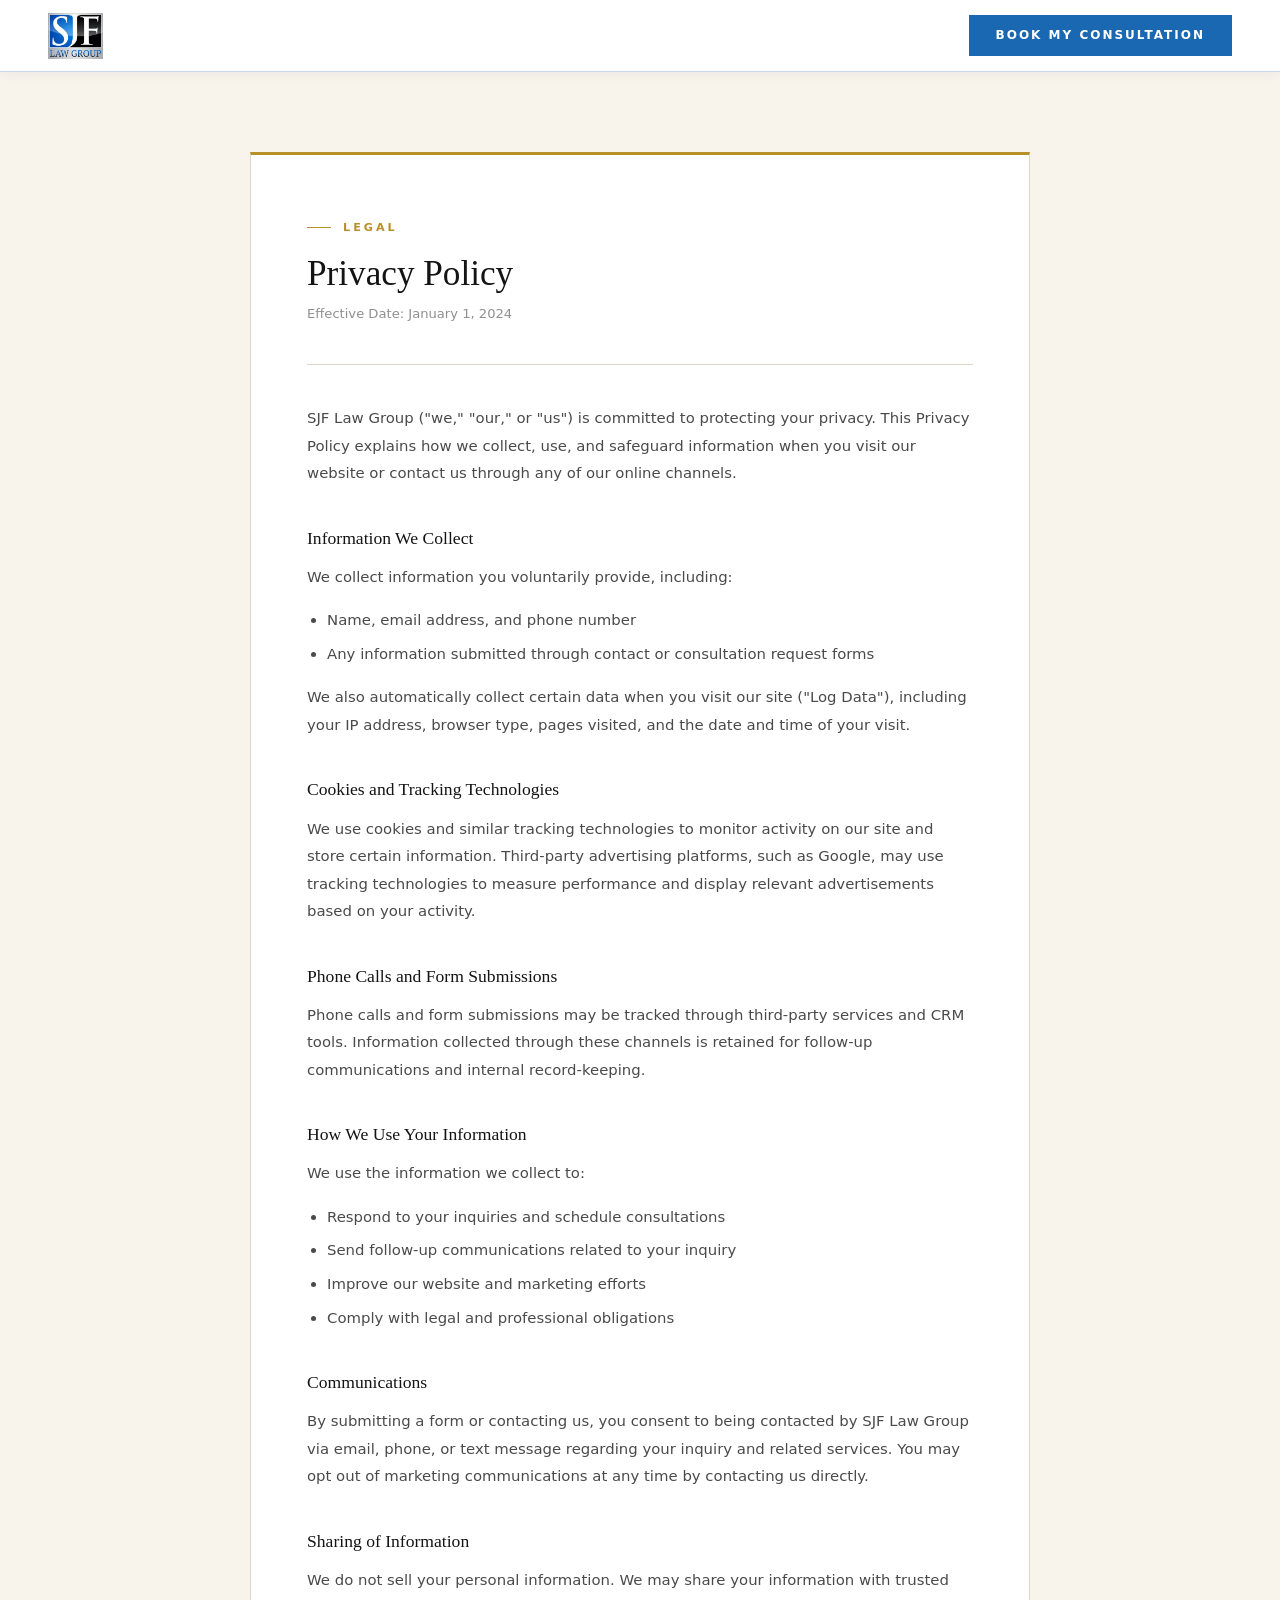
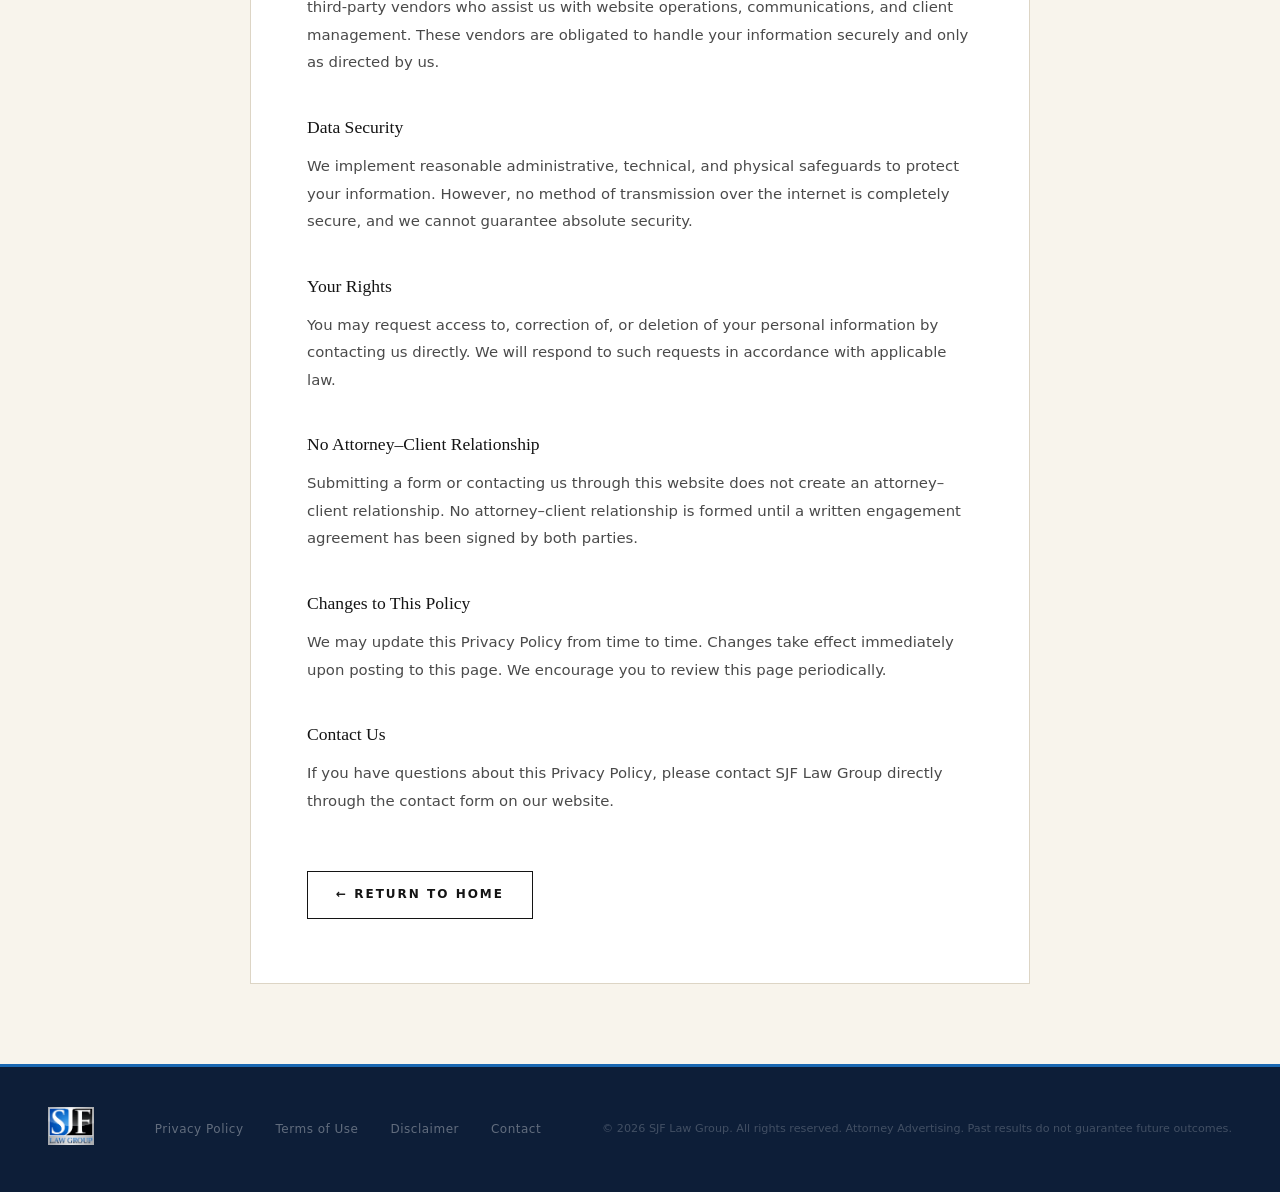
==== privacy-policy.html @ 46b10e4b "Add privacy policy page and link from footer Co-Authored-By: Claude Sonnet 4.6 <noreply@anthropic.co" ====
<!DOCTYPE html>
<html lang="en">
<head>
  <meta charset="UTF-8" />
  <meta name="viewport" content="width=device-width, initial-scale=1.0" />
  <title>Privacy Policy | SJF Law Group</title>
  <meta name="robots" content="noindex, nofollow" />
  <link rel="stylesheet" href="assets/css/styles.css" />
  <style>
    .policy-main {
      background: #f8f4ec;
      padding: 80px 24px;
      min-height: 70vh;
    }
    .policy-card {
      background: #fff;
      border: 1px solid #ddd5c5;
      border-top: 3px solid #b8902a;
      max-width: 780px;
      margin: 0 auto;
      padding: 64px 56px;
    }
    .policy-eyebrow {
      font-size: 0.7rem;
      font-weight: 700;
      letter-spacing: 3px;
      text-transform: uppercase;
      color: #b8902a;
      margin-bottom: 16px;
      display: flex;
      align-items: center;
      gap: 12px;
    }
    .policy-eyebrow::before {
      content: '';
      display: block;
      width: 24px;
      height: 1px;
      background: #b8902a;
    }
    .policy-headline {
      font-family: 'Georgia', serif;
      font-size: clamp(1.6rem, 3vw, 2.2rem);
      color: #141414;
      font-weight: normal;
      line-height: 1.2;
      margin-bottom: 8px;
    }
    .policy-effective {
      font-size: 0.82rem;
      color: #909090;
      margin-bottom: 40px;
      padding-bottom: 40px;
      border-bottom: 1px solid #ddd5c5;
    }
    .policy-body h2 {
      font-family: 'Georgia', serif;
      font-size: 1.1rem;
      font-weight: normal;
      color: #141414;
      margin: 36px 0 12px;
    }
    .policy-body p {
      font-size: 0.93rem;
      color: #4a4a4a;
      line-height: 1.85;
      margin-bottom: 16px;
    }
    .policy-body ul {
      margin: 0 0 16px 0;
      padding-left: 20px;
    }
    .policy-body ul li {
      font-size: 0.93rem;
      color: #4a4a4a;
      line-height: 1.85;
      margin-bottom: 6px;
    }
    .policy-back {
      display: inline-block;
      margin-top: 40px;
      padding: 13px 28px;
      border: 1px solid #141414;
      color: #141414;
      text-decoration: none;
      font-size: 0.75rem;
      font-weight: 700;
      letter-spacing: 2px;
      text-transform: uppercase;
      transition: background 0.2s, color 0.2s;
    }
    .policy-back:hover { background: #141414; color: #fff; }
    @media (max-width: 600px) {
      .policy-card { padding: 40px 24px; }
    }
  </style>
</head>
<body>

  <!-- HEADER -->
  <header class="site-header">
    <div class="header-logo">
      <img src="assets/images/sjf-logo.jpg" alt="SJF Law Group" />
    </div>
    <a href="index.html#book-consult" class="header-cta">Book My Consultation</a>
  </header>

  <main class="policy-main">
    <div class="policy-card">
      <div class="policy-eyebrow">Legal</div>
      <h1 class="policy-headline">Privacy Policy</h1>
      <p class="policy-effective">Effective Date: January 1, 2024</p>

      <div class="policy-body">

        <p>SJF Law Group ("we," "our," or "us") is committed to protecting your privacy. This Privacy Policy explains how we collect, use, and safeguard information when you visit our website or contact us through any of our online channels.</p>

        <h2>Information We Collect</h2>
        <p>We collect information you voluntarily provide, including:</p>
        <ul>
          <li>Name, email address, and phone number</li>
          <li>Any information submitted through contact or consultation request forms</li>
        </ul>
        <p>We also automatically collect certain data when you visit our site ("Log Data"), including your IP address, browser type, pages visited, and the date and time of your visit.</p>

        <h2>Cookies and Tracking Technologies</h2>
        <p>We use cookies and similar tracking technologies to monitor activity on our site and store certain information. Third-party advertising platforms, such as Google, may use tracking technologies to measure performance and display relevant advertisements based on your activity.</p>

        <h2>Phone Calls and Form Submissions</h2>
        <p>Phone calls and form submissions may be tracked through third-party services and CRM tools. Information collected through these channels is retained for follow-up communications and internal record-keeping.</p>

        <h2>How We Use Your Information</h2>
        <p>We use the information we collect to:</p>
        <ul>
          <li>Respond to your inquiries and schedule consultations</li>
          <li>Send follow-up communications related to your inquiry</li>
          <li>Improve our website and marketing efforts</li>
          <li>Comply with legal and professional obligations</li>
        </ul>

        <h2>Communications</h2>
        <p>By submitting a form or contacting us, you consent to being contacted by SJF Law Group via email, phone, or text message regarding your inquiry and related services. You may opt out of marketing communications at any time by contacting us directly.</p>

        <h2>Sharing of Information</h2>
        <p>We do not sell your personal information. We may share your information with trusted third-party vendors who assist us with website operations, communications, and client management. These vendors are obligated to handle your information securely and only as directed by us.</p>

        <h2>Data Security</h2>
        <p>We implement reasonable administrative, technical, and physical safeguards to protect your information. However, no method of transmission over the internet is completely secure, and we cannot guarantee absolute security.</p>

        <h2>Your Rights</h2>
        <p>You may request access to, correction of, or deletion of your personal information by contacting us directly. We will respond to such requests in accordance with applicable law.</p>

        <h2>No Attorney–Client Relationship</h2>
        <p>Submitting a form or contacting us through this website does not create an attorney–client relationship. No attorney–client relationship is formed until a written engagement agreement has been signed by both parties.</p>

        <h2>Changes to This Policy</h2>
        <p>We may update this Privacy Policy from time to time. Changes take effect immediately upon posting to this page. We encourage you to review this page periodically.</p>

        <h2>Contact Us</h2>
        <p>If you have questions about this Privacy Policy, please contact SJF Law Group directly through the contact form on our website.</p>

        <a href="index.html" class="policy-back">&larr; Return to Home</a>
      </div>
    </div>
  </main>

  <!-- FOOTER -->
  <footer class="footer">
    <div class="footer__inner">
      <div class="footer__logo">
        <img src="assets/images/sjf-logo.jpg" alt="SJF Law Group" />
      </div>
      <nav class="footer__links">
        <a href="privacy-policy.html">Privacy Policy</a>
        <a href="#">Terms of Use</a>
        <a href="#">Disclaimer</a>
        <a href="index.html#book-consult">Contact</a>
      </nav>
      <p class="footer__copy">&copy; 2026 SJF Law Group. All rights reserved. Attorney Advertising. Past results do not guarantee future outcomes.</p>
    </div>
  </footer>

</body>
</html>
---- assets/css/styles.css ----
/* ===== RESET & BASE ===== */
*, *::before, *::after { box-sizing: border-box; margin: 0; padding: 0; }

:root {
  --navy:        #0d1e38;
  --blue:        #1a68b2;
  --blue-dark:   #134f89;
  --blue-light:  #3382cb;
  --blue-pale:   #eaf2fb;
  --off-white:   #f3f7fd;
  --white:       #ffffff;
  --text:        #0d1e38;
  --text-mid:    #435574;
  --text-light:  #7a93b0;
  --border:      #cad5e5;
  --silver:      #8a9db8;
  --font-serif:  'Georgia', 'Times New Roman', serif;
  --font-sans:   'Segoe UI', system-ui, -apple-system, sans-serif;
}

html { scroll-behavior: smooth; }
body {
  font-family: var(--font-sans);
  color: var(--text);
  background: var(--white);
  line-height: 1.6;
  overflow-x: hidden;
}
img { max-width: 100%; height: auto; }
.container { max-width: 1100px; margin: 0 auto; padding: 0 48px; }

/* ===== HEADER ===== */
.site-header {
  background: var(--white);
  padding: 0 48px;
  height: 72px;
  display: flex;
  align-items: center;
  justify-content: space-between;
  position: sticky;
  top: 0;
  z-index: 100;
  border-bottom: 1px solid var(--border);
  box-shadow: 0 1px 12px rgba(13,30,56,0.06);
}
.header-logo img { height: 46px; width: auto; display: block; }
.header-cta {
  display: inline-block;
  padding: 10px 26px;
  background: var(--blue);
  border: 1px solid var(--blue);
  color: var(--white);
  font-size: 0.75rem;
  font-weight: 700;
  letter-spacing: 2px;
  text-transform: uppercase;
  text-decoration: none;
  transition: background 0.2s, color 0.2s;
}
.header-cta:hover { background: var(--navy); border-color: var(--navy); color: var(--white); }

/* ===== HERO ===== */
.hero {
  background: var(--white);
  display: grid;
  grid-template-columns: 1fr 1fr;
  min-height: auto;
  align-items: center;
  border-bottom: 1px solid var(--border);
}
.hero__left {
  padding: 120px 56px 120px 80px;
  border-right: 1px solid var(--border);
}
.hero__right { padding: 120px 80px 120px 56px; background: var(--off-white); }

.eyebrow {
  font-size: 0.7rem;
  font-weight: 700;
  letter-spacing: 3px;
  text-transform: uppercase;
  color: var(--blue);
  margin-bottom: 28px;
  display: flex;
  align-items: center;
  gap: 14px;
}
.eyebrow::before {
  content: '';
  display: block;
  width: 28px;
  height: 1px;
  background: var(--blue);
  flex-shrink: 0;
}

.hero__headline {
  font-family: var(--font-serif);
  font-size: clamp(2.1rem, 3.6vw, 3.2rem);
  color: var(--navy);
  line-height: 1.18;
  font-weight: normal;
  margin-bottom: 24px;
}
.hero__headline em { font-style: italic; color: var(--blue); }

.hero__sub {
  font-size: 1rem;
  color: var(--text-mid);
  line-height: 1.85;
  margin-bottom: 44px;
  max-width: 440px;
}

.btn-primary {
  display: inline-block;
  padding: 15px 34px;
  background: var(--blue);
  color: var(--white);
  font-size: 0.75rem;
  font-weight: 700;
  letter-spacing: 2px;
  text-transform: uppercase;
  text-decoration: none;
  border: none;
  cursor: pointer;
  transition: background 0.2s, transform 0.15s;
  font-family: var(--font-sans);
}
.btn-primary:hover { background: var(--blue-dark); transform: translateY(-1px); }
.btn-primary:active { transform: translateY(0); }
.btn-primary:disabled { opacity: 0.6; cursor: not-allowed; transform: none; }

/* ===== VSL ===== */
.vsl-container {
  position: relative;
  padding-bottom: 56.25%;
  height: 0;
  overflow: hidden;
}
.vsl-container iframe, .vsl-container video {
  position: absolute; top: 0; left: 0;
  width: 100%; height: 100%; border: none;
}
.vsl-placeholder {
  position: absolute; top: 0; left: 0; width: 100%; height: 100%;
  background: #0c1422;
  border: 1px solid rgba(26,104,178,0.3);
  display: flex;
  flex-direction: column;
  align-items: center;
  justify-content: center;
  cursor: pointer;
  gap: 16px;
}
.vsl-placeholder__play {
  width: 64px; height: 64px;
  border: 1px solid var(--blue);
  display: flex; align-items: center; justify-content: center;
  transition: background 0.2s;
}
.vsl-placeholder__play:hover { background: rgba(26,104,178,0.18); }
.vsl-placeholder__play svg { width: 20px; height: 20px; fill: var(--blue); margin-left: 3px; }
.vsl-placeholder__label {
  color: rgba(255,255,255,0.45);
  font-size: 0.72rem;
  letter-spacing: 2.5px;
  text-transform: uppercase;
}
.hero__video-caption {
  margin-top: 14px;
  font-size: 0.75rem;
  color: var(--text-light);
  letter-spacing: 0.5px;
}

/* ===== STATS BAR ===== */
.stats-bar {
  background: var(--navy);
  border-bottom: 1px solid rgba(255,255,255,0.06);
}
.stats-bar__inner { display: grid; grid-template-columns: repeat(3, 1fr); max-width: 900px; margin: 0 auto; }
.stat-item {
  padding: 32px 24px;
  border-right: 1px solid rgba(255,255,255,0.08);
  text-align: center;
}
.stat-item:last-child { border-right: none; }
.stat-item__number {
  font-family: var(--font-serif);
  font-size: 1.8rem;
  color: var(--white);
  line-height: 1;
  margin-bottom: 8px;
  font-weight: normal;
}
.stat-item__number span { color: var(--blue-light); }
.stat-item__label {
  font-size: 0.73rem;
  color: rgba(255,255,255,0.45);
  letter-spacing: 0.3px;
  line-height: 1.5;
}

/* ===== PAIN SECTION ===== */
.pain-section { background: var(--white); padding: 96px 0; }
.pain-section__header {
  display: grid;
  grid-template-columns: 1fr 1fr;
  gap: 80px;
  align-items: end;
  margin-bottom: 56px;
  padding-bottom: 48px;
  border-bottom: 1px solid var(--border);
}
.pain-section__intro {
  font-size: 0.97rem;
  color: var(--text-mid);
  line-height: 1.85;
  padding-top: 8px;
}
.pain-item {
  display: grid;
  grid-template-columns: 72px 1fr;
  gap: 36px;
  align-items: start;
  padding: 40px 0;
  border-bottom: 1px solid var(--border);
}
.pain-item:first-child { border-top: 1px solid var(--border); }
.pain-item__number {
  font-family: var(--font-serif);
  font-size: 2.8rem;
  color: var(--border);
  line-height: 1;
  padding-top: 2px;
  font-weight: normal;
  user-select: none;
}
.pain-item__title {
  font-family: var(--font-serif);
  font-size: 1.25rem;
  color: var(--navy);
  margin-bottom: 10px;
  font-weight: normal;
}
.pain-item__text { font-size: 0.93rem; color: var(--text-mid); line-height: 1.85; }
.pain-item__solution {
  font-size: 0.9rem;
  color: var(--blue);
  line-height: 1.75;
  margin-top: 10px;
}

/* ===== BENEFITS ===== */
.benefits-section { background: var(--off-white); padding: 96px 0; border-top: 1px solid var(--border); border-bottom: 1px solid var(--border); }
.benefits-inner {
  display: grid;
  grid-template-columns: 320px 1fr;
  gap: 96px;
  align-items: start;
}
.benefits-left { position: sticky; top: 96px; }
.benefits-left .section-headline {
  font-family: var(--font-serif);
  font-size: clamp(1.7rem, 2.5vw, 2.4rem);
  font-weight: normal;
  line-height: 1.2;
  color: var(--navy);
  margin-bottom: 20px;
}
.benefits-left__text { font-size: 0.93rem; color: var(--text-mid); line-height: 1.85; margin-bottom: 32px; }

.btn-outline {
  display: inline-block;
  padding: 12px 28px;
  border: 1px solid var(--navy);
  color: var(--navy);
  font-size: 0.75rem;
  font-weight: 700;
  letter-spacing: 2px;
  text-transform: uppercase;
  text-decoration: none;
  transition: background 0.2s, color 0.2s;
}
.btn-outline:hover { background: var(--navy); color: var(--white); }

.benefit-row {
  display: flex;
  gap: 24px;
  align-items: flex-start;
  padding: 28px 0;
  border-bottom: 1px solid var(--border);
  background: transparent;
}
.benefit-row:first-child { border-top: 1px solid var(--border); }
.benefit-row__icon {
  flex-shrink: 0;
  width: 40px; height: 40px;
  border: 1px solid var(--border);
  background: var(--white);
  display: flex; align-items: center; justify-content: center;
  color: var(--blue);
}
.benefit-row__title { font-family: var(--font-serif); font-size: 1.05rem; color: var(--navy); margin-bottom: 6px; font-weight: normal; }
.benefit-row__text { font-size: 0.88rem; color: var(--text-mid); line-height: 1.75; }

/* ===== TIERS ===== */
.tiers-section { background: var(--navy); padding: 96px 0; }
.tiers-header {
  display: grid;
  grid-template-columns: 1fr 1fr;
  gap: 80px;
  align-items: end;
  margin-bottom: 56px;
  padding-bottom: 48px;
  border-bottom: 1px solid rgba(255,255,255,0.08);
}
.tiers-header .eyebrow { color: var(--blue-light); }
.tiers-header .eyebrow::before { background: var(--blue-light); }
.tiers-header .section-headline {
  font-family: var(--font-serif);
  font-size: clamp(1.7rem, 2.5vw, 2.4rem);
  color: var(--white);
  font-weight: normal;
  line-height: 1.2;
}
.tiers-header__text { font-size: 0.93rem; color: rgba(255,255,255,0.5); line-height: 1.85; align-self: end; }
.tiers-grid {
  display: grid;
  grid-template-columns: 1fr 1fr;
  column-gap: 24px;
  /* 5 shared row tracks: level | title | subtitle+divider | features | button */
  grid-template-rows: auto auto auto auto auto;
}
.tier-card {
  background: var(--white);
  border: 1px solid var(--border);
  border-top: 3px solid var(--blue);
  padding: 48px 44px;
  box-shadow: 0 8px 36px rgba(0,0,0,0.35);
  /* Subgrid: each card spans all 5 shared row tracks */
  grid-row: span 5;
  display: grid;
  grid-template-rows: subgrid;
}
.tier-card--featured {
  background: var(--white);
  border: 1px solid var(--blue);
  border-top: 3px solid var(--blue);
  position: relative;
}
.tier-card--featured::before {
  content: 'Most Popular';
  position: absolute;
  top: 0; right: 28px;
  background: var(--blue);
  color: var(--white);
  font-size: 0.65rem;
  font-weight: 700;
  letter-spacing: 1.5px;
  text-transform: uppercase;
  padding: 5px 14px;
}
.tier-card__level { font-size: 0.68rem; font-weight: 700; letter-spacing: 3px; text-transform: uppercase; color: var(--blue); margin-bottom: 20px; }
.tier-card__title { font-family: var(--font-serif); font-size: 1.6rem; color: var(--navy); font-weight: normal; margin-bottom: 8px; }
.tier-card__for {
  font-size: 0.83rem;
  color: var(--text-mid);
  line-height: 1.6;
  padding-bottom: 32px;
  border-bottom: 1px solid var(--border);
  /* stretch fills the shared row so both cards' divider line sits at the same height */
  align-self: stretch;
  display: flex;
  align-items: flex-start;
}
.tier-card__features { list-style: none; padding-top: 32px; align-self: start; }
.tier-card__features li {
  font-size: 0.88rem;
  color: var(--text-mid);
  padding: 12px 0;
  border-bottom: 1px solid var(--border);
  display: flex;
  gap: 14px;
  line-height: 1.5;
  min-height: 48px;
  align-items: center;
}
.tier-card__features li::before { content: '—'; color: var(--blue); flex-shrink: 0; }
.tier-card .btn-primary { background: var(--blue); color: var(--white); text-align: center; display: block; text-decoration: none; margin-top: 36px; align-self: stretch; }
.tier-card .btn-primary:hover { background: var(--blue-dark); }

/* ===== TESTIMONIALS ===== */
.proof-section { background: var(--white); padding: 96px 0; border-top: 1px solid var(--border); }
.proof-header { margin-bottom: 56px; padding-bottom: 48px; border-bottom: 1px solid var(--border); }
.proof-header .section-headline { font-family: var(--font-serif); font-size: clamp(1.7rem, 2.5vw, 2.4rem); font-weight: normal; line-height: 1.2; color: var(--navy); }
.proof-grid { display: grid; grid-template-columns: repeat(3, 1fr); gap: 1px; background: var(--border); }
.testimonial-card { background: var(--white); padding: 44px 40px; }
.testimonial-card__open-quote { font-family: var(--font-serif); font-size: 3.5rem; color: var(--blue); line-height: 0.8; margin-bottom: 20px; display: block; opacity: 0.4; }
.testimonial-card__text { font-size: 0.93rem; color: var(--text-mid); line-height: 1.85; margin-bottom: 28px; font-style: italic; }
.testimonial-card__rule { width: 28px; height: 1px; background: var(--blue); margin-bottom: 16px; }
.testimonial-card__author { font-size: 0.83rem; font-weight: 700; color: var(--navy); margin-bottom: 3px; letter-spacing: 0.3px; }
.testimonial-card__role { font-size: 0.75rem; color: var(--text-light); }

/* ===== CTA / FORM ===== */
.cta-section {
  background: var(--off-white);
  padding: 96px 0;
  border-top: 1px solid var(--border);
}
.cta-grid {
  display: grid;
  grid-template-columns: 1fr 480px;
  gap: 72px;
  align-items: start;
}

/* Left content column */
.cta-content { padding-top: 4px; }
.cta-headline {
  font-family: var(--font-serif);
  font-size: clamp(1.9rem, 2.8vw, 2.7rem);
  color: var(--navy);
  font-weight: normal;
  line-height: 1.18;
  margin-bottom: 18px;
}
.cta-lead {
  font-size: 1rem;
  color: var(--navy);
  line-height: 1.75;
  margin-top: 28px;
  margin-bottom: 40px;
  font-weight: 500;
}
.cta-body {
  font-size: 0.91rem;
  color: var(--text-mid);
  line-height: 1.85;
  margin-bottom: 36px;
}
.cta-benefits { list-style: none; margin-bottom: 36px; }
.cta-benefits li {
  display: flex;
  align-items: flex-start;
  gap: 13px;
  font-size: 0.91rem;
  color: var(--text-mid);
  margin-bottom: 16px;
  line-height: 1.55;
}
.cta-benefits li:last-child { margin-bottom: 0; }
.benefit-check {
  flex-shrink: 0;
  width: 20px; height: 20px;
  background: var(--blue);
  border-radius: 50%;
  display: flex; align-items: center; justify-content: center;
  margin-top: 1px;
}
.benefit-check svg { width: 10px; height: 10px; stroke: #fff; stroke-width: 2.5; fill: none; stroke-linecap: round; stroke-linejoin: round; }
.qualify-badge {
  display: inline-flex;
  align-items: center;
  gap: 9px;
  background: transparent;
  border: none;
  padding: 0;
  font-size: 0.88rem;
  color: var(--text-mid);
  line-height: 1.4;
  margin-top: 40px;
}
.qualify-badge svg { color: #c49a3c; flex-shrink: 0; }

/* Right form column */
.cta-form-col { position: sticky; top: 88px; }
.form-card {
  background: var(--navy);
  border-top: 3px solid var(--blue-light);
  border: 1px solid rgba(255,255,255,0.06);
  border-top: 3px solid var(--blue-light);
  padding: 56px 40px 40px;
  box-shadow: 0 16px 64px rgba(13,30,56,0.22);
}
.form-card__title {
  font-family: var(--font-serif);
  font-size: 1.45rem;
  color: var(--white);
  font-weight: normal;
  margin-bottom: 10px;
}
.form-card__sub {
  font-size: 0.81rem;
  color: rgba(255,255,255,0.45);
  line-height: 1.55;
  margin-bottom: 36px;
  padding-bottom: 32px;
  border-bottom: 1px solid rgba(255,255,255,0.08);
}
.form-row { display: grid; grid-template-columns: 1fr 1fr; gap: 14px; }
.form-group { margin-bottom: 14px; }
.form-group label {
  display: block;
  font-size: 0.67rem;
  font-weight: 700;
  letter-spacing: 1.5px;
  text-transform: uppercase;
  color: rgba(255,255,255,0.65);
  margin-bottom: 7px;
}
.form-group label span { color: var(--blue-light); }
.form-group input {
  width: 100%;
  padding: 11px 13px;
  border: 1px solid var(--border);
  background: var(--white);
  font-size: 0.92rem;
  font-family: var(--font-sans);
  color: var(--navy);
  border-radius: 0;
  -webkit-appearance: none;
  transition: border-color 0.2s;
}
.form-group input:focus { outline: none; border-color: var(--blue-light); }
.form-group input::placeholder { color: transparent; }
.btn-submit {
  width: 100%;
  padding: 15px;
  background: var(--blue);
  color: var(--white);
  font-size: 0.73rem;
  font-weight: 700;
  font-family: var(--font-sans);
  letter-spacing: 2px;
  text-transform: uppercase;
  border: none;
  cursor: pointer;
  margin-top: 6px;
  transition: background 0.2s;
}
.btn-submit:hover { background: var(--blue-light); }
.btn-submit:disabled { opacity: 0.55; cursor: not-allowed; }
.form-trust-row {
  display: flex;
  justify-content: space-between;
  gap: 8px;
  margin-top: 20px;
  padding-top: 18px;
  border-top: 1px solid rgba(255,255,255,0.08);
}
.form-trust-item {
  display: flex;
  align-items: center;
  gap: 6px;
  font-size: 0.7rem;
  color: rgba(255,255,255,0.38);
  letter-spacing: 0.2px;
  line-height: 1.3;
}
.form-trust-item svg { color: var(--blue-light); flex-shrink: 0; }
.form-error { background: rgba(220,38,38,0.15); border: 1px solid rgba(220,38,38,0.4); color: #fca5a5; padding: 11px 13px; font-size: 0.84rem; margin-bottom: 14px; display: none; }
.form-error.visible { display: block; }

/* ===== WHO THIS IS FOR ===== */
.who-section { background: var(--white); padding: 96px 0; border-top: 1px solid var(--border); }
.who-header {
  margin-bottom: 40px;
}
.who-headline {
  font-family: 'Georgia', serif;
  font-size: clamp(2.2rem, 4vw, 3.2rem);
  font-weight: normal;
  color: var(--navy);
  line-height: 1.15;
  margin-top: 12px;
}
.who-callout {
  background: var(--off-white);
  border-left: 3px solid var(--blue);
  padding: 22px 24px;
  margin-top: 40px;
}
.who-callout__label {
  display: flex;
  align-items: center;
  gap: 8px;
  font-size: 0.8rem;
  font-weight: 700;
  color: var(--navy);
  letter-spacing: 0.3px;
  margin-bottom: 10px;
}
.who-callout__label svg { color: var(--blue); flex-shrink: 0; }
.who-callout__text { font-size: 0.83rem; color: var(--text-mid); line-height: 1.75; }
.who-list { list-style: none; }
.who-item {
  display: flex;
  align-items: flex-start;
  gap: 14px;
  padding: 15px 0;
  border-bottom: 1px solid var(--border);
  font-size: 0.93rem;
  color: var(--text-mid);
  line-height: 1.6;
}
.who-item:first-child { border-top: 1px solid var(--border); }
.who-item__icon {
  flex-shrink: 0;
  width: 22px;
  height: 22px;
  background: var(--blue-pale);
  display: flex;
  align-items: center;
  justify-content: center;
  margin-top: 1px;
  color: var(--blue);
}

/* ===== FAQ ===== */
.faq-section {
  background: var(--white);
  padding: 96px 0;
  border-top: 1px solid var(--border);
}
.faq-header {
  margin-bottom: 48px;
  text-align: center;
}
.faq-headline {
  font-family: 'Georgia', serif;
  font-size: clamp(2.2rem, 4vw, 3.2rem);
  font-weight: normal;
  color: var(--navy);
  line-height: 1.15;
  margin-top: 12px;
}
.faq-grid {
  display: grid;
  grid-template-columns: 1fr 1fr;
  gap: 16px;
}
.faq-card {
  background: var(--off-white);
  border: 1px solid var(--border);
  padding: 0 24px;
}
.faq-question {
  display: flex;
  align-items: center;
  justify-content: space-between;
  width: 100%;
  background: none;
  border: none;
  padding: 20px 0;
  cursor: pointer;
  text-align: left;
  font-family: var(--font-sans);
  font-size: 0.93rem;
  font-weight: 600;
  color: var(--navy);
  gap: 20px;
  transition: color 0.15s;
}
.faq-question:hover { color: var(--blue); }
.faq-icon {
  flex-shrink: 0;
  width: 24px;
  height: 24px;
  background: var(--white);
  border: 1px solid var(--border);
  display: flex;
  align-items: center;
  justify-content: center;
  color: var(--text-light);
  transition: transform 0.22s ease, border-color 0.15s, color 0.15s, background 0.15s;
}
.faq-card.is-open .faq-icon {
  transform: rotate(45deg);
  border-color: var(--blue);
  background: var(--blue-pale);
  color: var(--blue);
}
.faq-answer {
  display: grid;
  grid-template-rows: 0fr;
  transition: grid-template-rows 0.25s ease;
}
.faq-answer__inner { overflow: hidden; }
.faq-card.is-open .faq-answer { grid-template-rows: 1fr; }
.faq-answer__inner p {
  font-size: 0.88rem;
  color: var(--text-mid);
  line-height: 1.85;
  padding-bottom: 20px;
  padding-right: 0;
  border-top: 1px solid var(--border);
  padding-top: 14px;
}

/* ===== MINI CTA ===== */
.mini-cta-section { background: var(--navy); padding: 88px 0; }
.mini-cta__inner { max-width: 680px; margin: 0 auto; text-align: center; }
.mini-cta__headline {
  font-family: var(--font-serif);
  font-size: clamp(1.5rem, 2.5vw, 2.1rem);
  color: var(--white);
  font-weight: normal;
  line-height: 1.25;
  margin-bottom: 20px;
}
.mini-cta__sub {
  font-size: 0.97rem;
  color: rgba(255,255,255,0.58);
  line-height: 1.85;
  margin-bottom: 36px;
}
.mini-cta__btn { display: inline-block; }

/* ===== FOOTER ===== */
.footer { background: var(--navy); padding: 40px 48px; border-top: 3px solid var(--blue); }
.footer__inner { display: flex; align-items: center; justify-content: space-between; gap: 24px; flex-wrap: wrap; }
.footer__logo img { height: 38px; width: auto; }
.footer__links { display: flex; gap: 32px; flex-wrap: wrap; }
.footer__links a { color: rgba(255,255,255,0.35); text-decoration: none; font-size: 0.75rem; letter-spacing: 0.5px; transition: color 0.2s; }
.footer__links a:hover { color: var(--blue-light); }
.footer__copy { color: rgba(255,255,255,0.22); font-size: 0.7rem; }

/* ===== SPINNER ===== */
.spinner { display: inline-block; width: 13px; height: 13px; border: 2px solid rgba(255,255,255,0.35); border-top-color: white; border-radius: 50%; animation: spin 0.7s linear infinite; vertical-align: middle; margin-right: 8px; }
@keyframes spin { to { transform: rotate(360deg); } }

/* ===== RESPONSIVE ===== */
@media (max-width: 960px) {
  .hero { grid-template-columns: 1fr; min-height: auto; }
  .hero__left { padding: 56px 32px; border-right: none; border-bottom: 1px solid var(--border); }
  .hero__right { padding: 40px 32px 56px; }
  .pain-section__header { grid-template-columns: 1fr; gap: 20px; }
  .benefits-inner { grid-template-columns: 1fr; gap: 48px; }
  .benefits-left { position: static; }
  .tiers-header { grid-template-columns: 1fr; gap: 20px; }
  .faq-grid { grid-template-columns: 1fr; }
  .tiers-grid { grid-template-columns: 1fr; grid-template-rows: none; }
  .tier-card { grid-row: auto; display: flex; flex-direction: column; }
  .tier-card__for { align-self: auto; margin-bottom: 32px; }
  .tier-card__features { padding-top: 0; flex: 1; margin-bottom: 36px; align-self: auto; }
  .tier-card .btn-primary { margin-top: 0; }
  .proof-grid { grid-template-columns: 1fr; }
  .cta-grid { grid-template-columns: 1fr; gap: 48px; }
  .cta-form-col { position: static; }
  .stats-bar__inner { grid-template-columns: repeat(2, 1fr); }
  .container { padding: 0 28px; }
  .site-header { padding: 0 28px; }
  .footer { padding: 36px 28px; }
}
@media (max-width: 520px) {
  .form-row { grid-template-columns: 1fr; }
  .pain-item { grid-template-columns: 48px 1fr; gap: 20px; }
  .pain-item__number { font-size: 2rem; }
  .stat-item { padding: 24px 20px; }
}
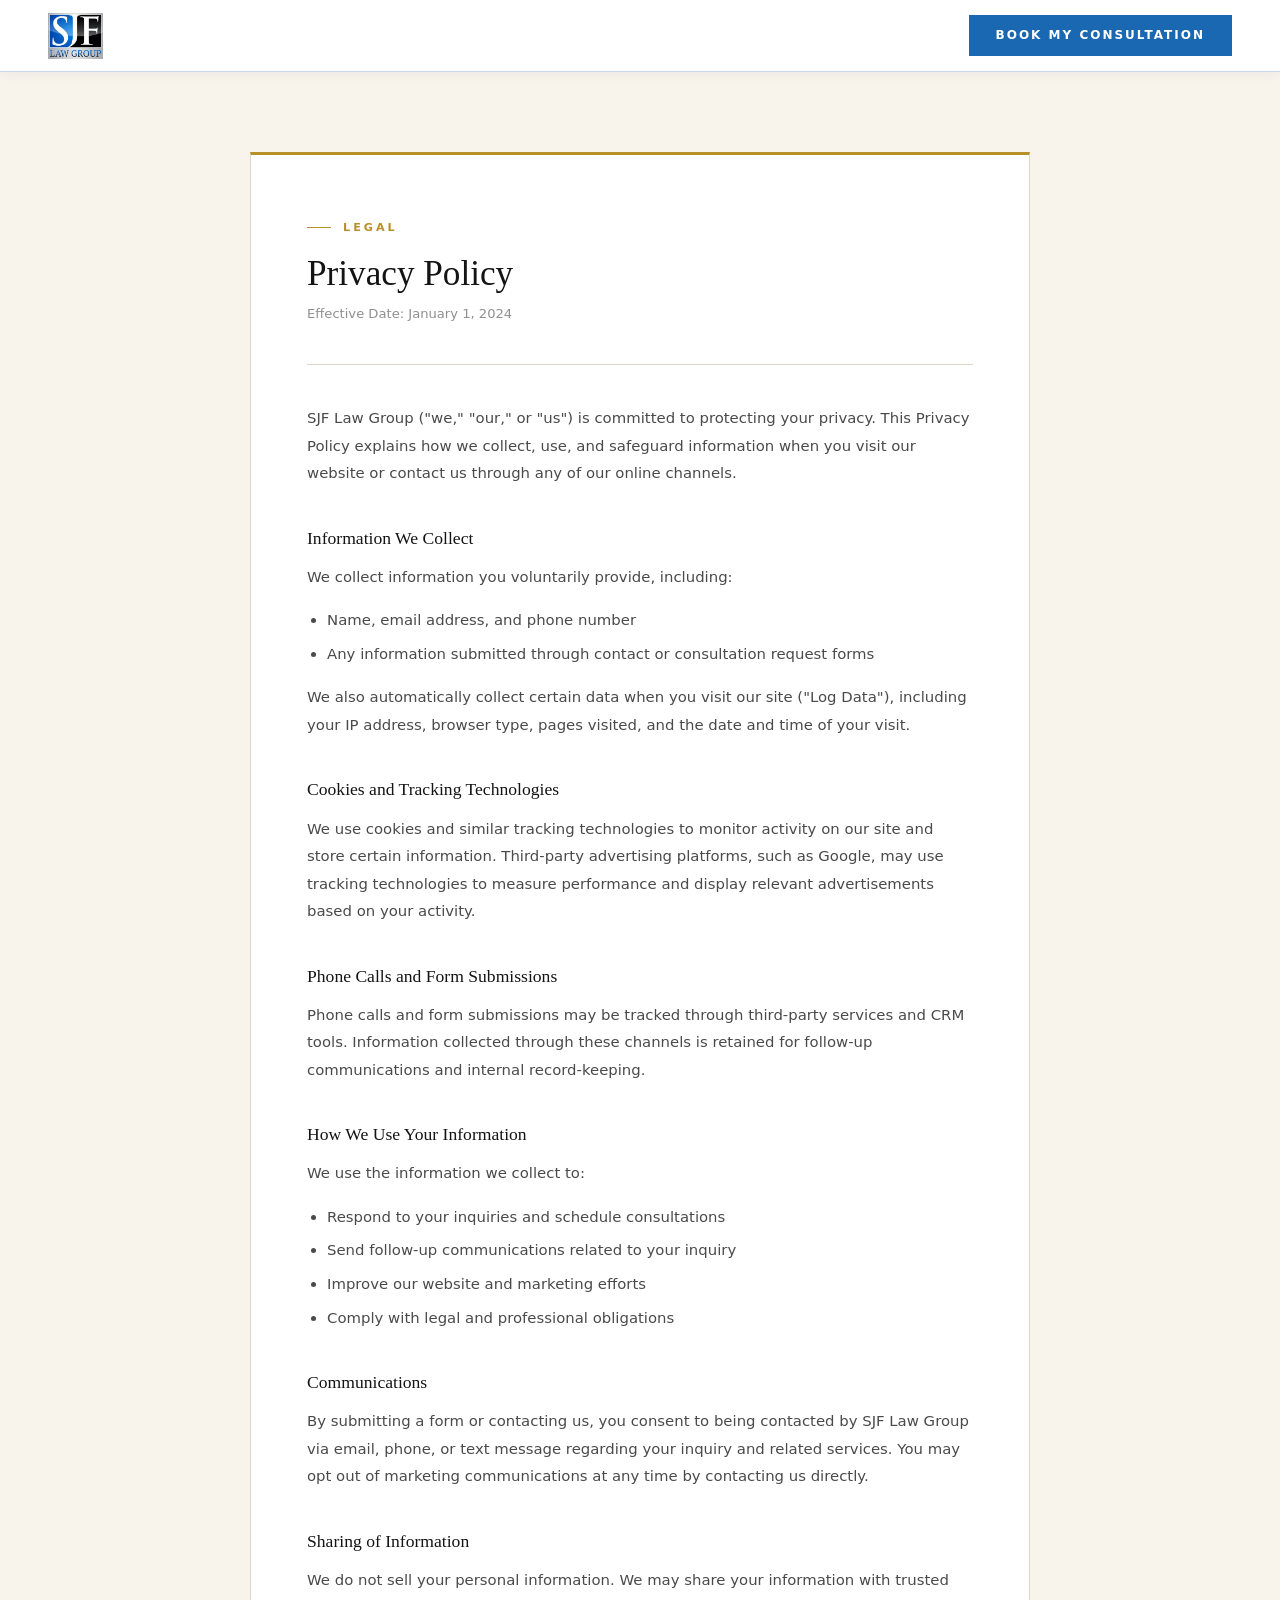
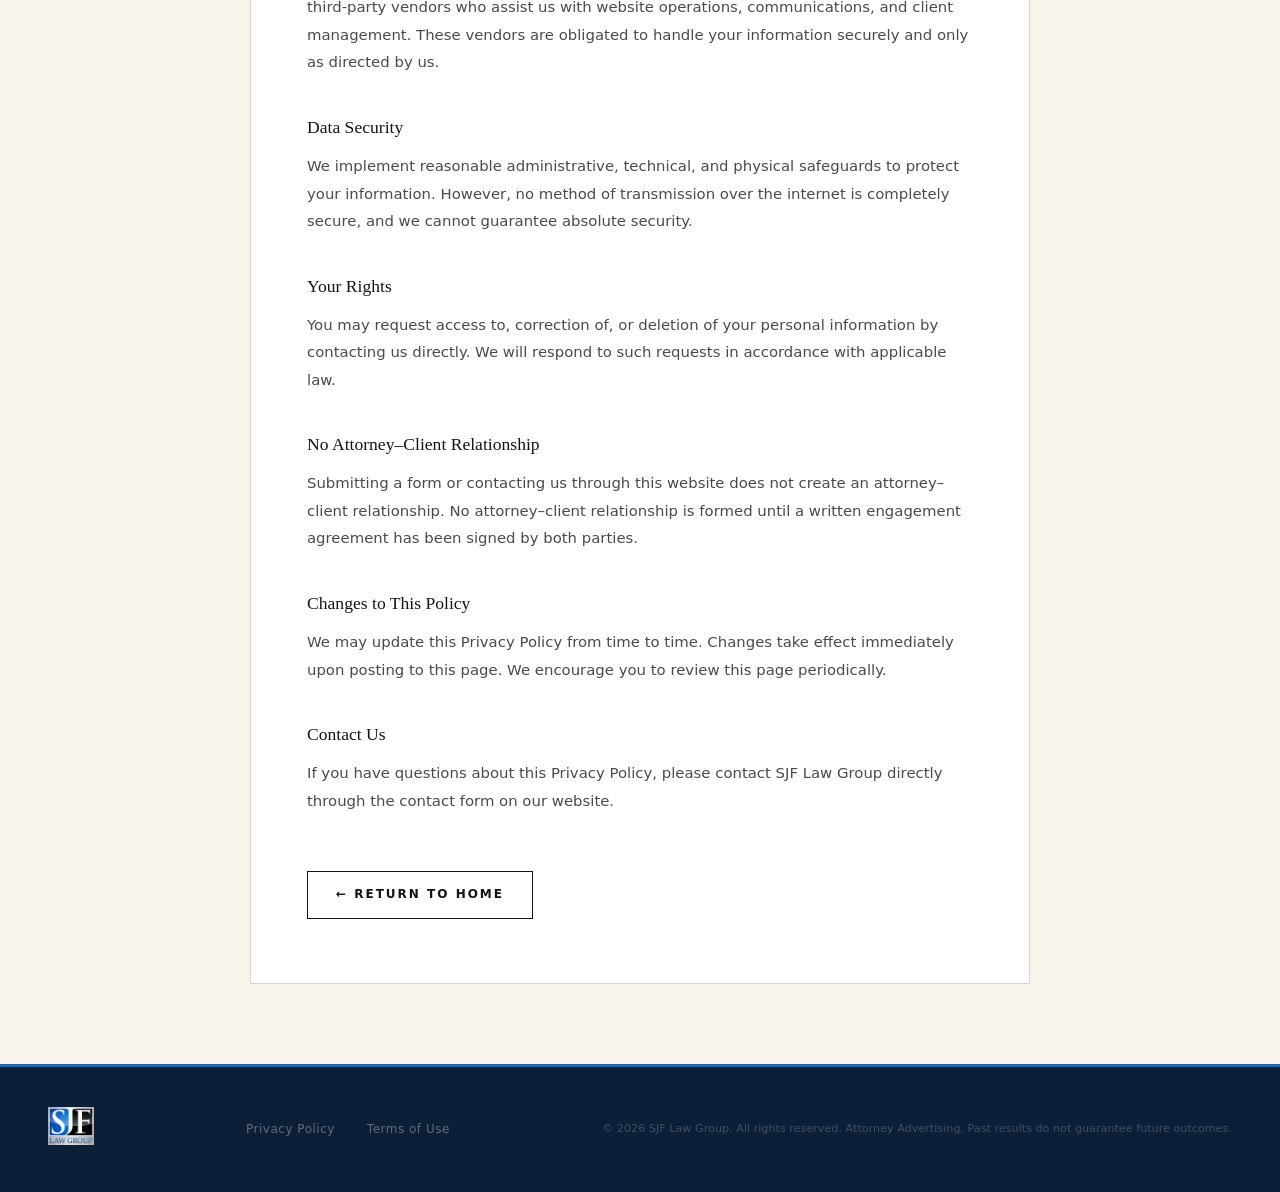
==== commit 1eb319f4: "Remove Disclaimer and Contact from footer on all pages Co-Authored-By: Claude Sonnet 4.6 <noreply@an" ====
--- a/privacy-policy.html
+++ b/privacy-policy.html
@@ -173,8 +173,6 @@
       <nav class="footer__links">
         <a href="privacy-policy.html">Privacy Policy</a>
         <a href="#">Terms of Use</a>
-        <a href="#">Disclaimer</a>
-        <a href="index.html#book-consult">Contact</a>
       </nav>
       <p class="footer__copy">&copy; 2026 SJF Law Group. All rights reserved. Attorney Advertising. Past results do not guarantee future outcomes.</p>
     </div>
--- a/assets/css/styles.css
+++ b/assets/css/styles.css
@@ -205,13 +205,10 @@
 /* ===== PAIN SECTION ===== */
 .pain-section { background: var(--white); padding: 96px 0; }
 .pain-section__header {
-  display: grid;
-  grid-template-columns: 1fr 1fr;
-  gap: 80px;
-  align-items: end;
   margin-bottom: 56px;
   padding-bottom: 48px;
   border-bottom: 1px solid var(--border);
+  padding-left: 108px;
 }
 .pain-section__intro {
   font-size: 0.97rem;
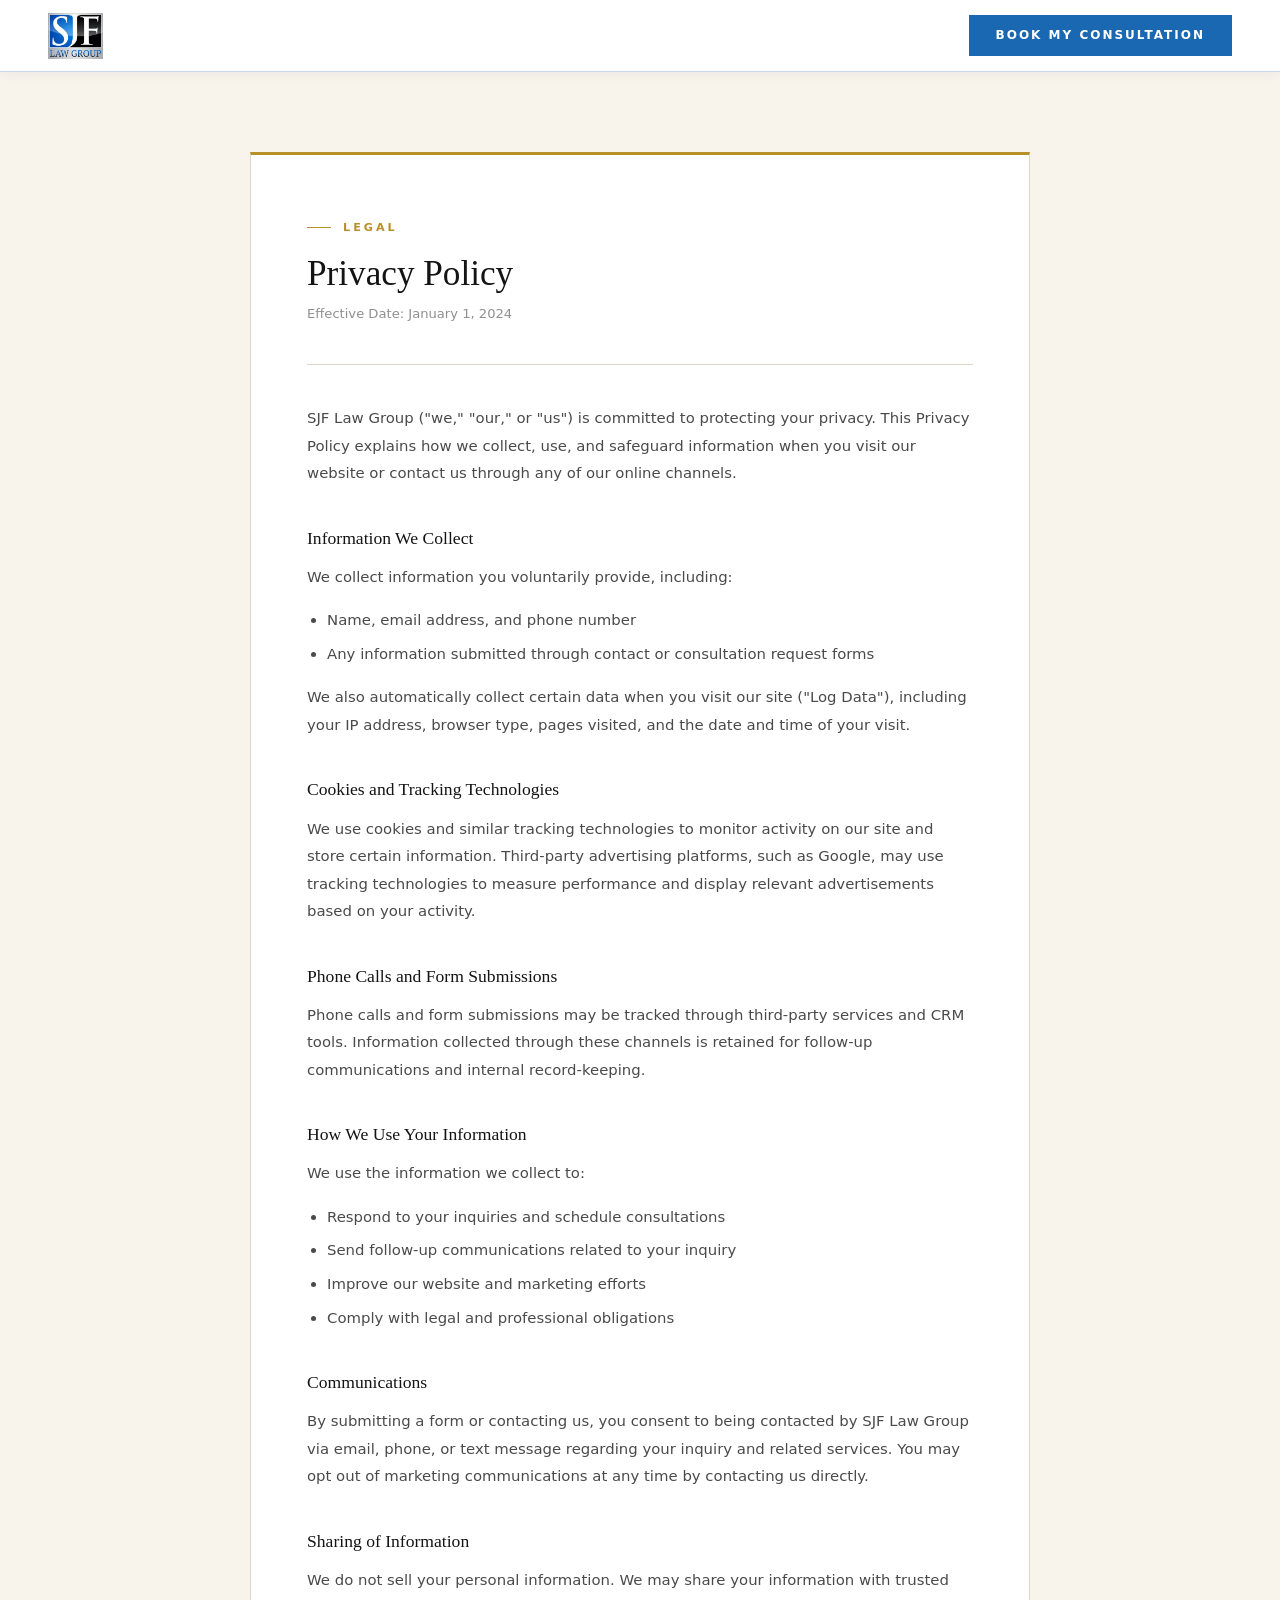
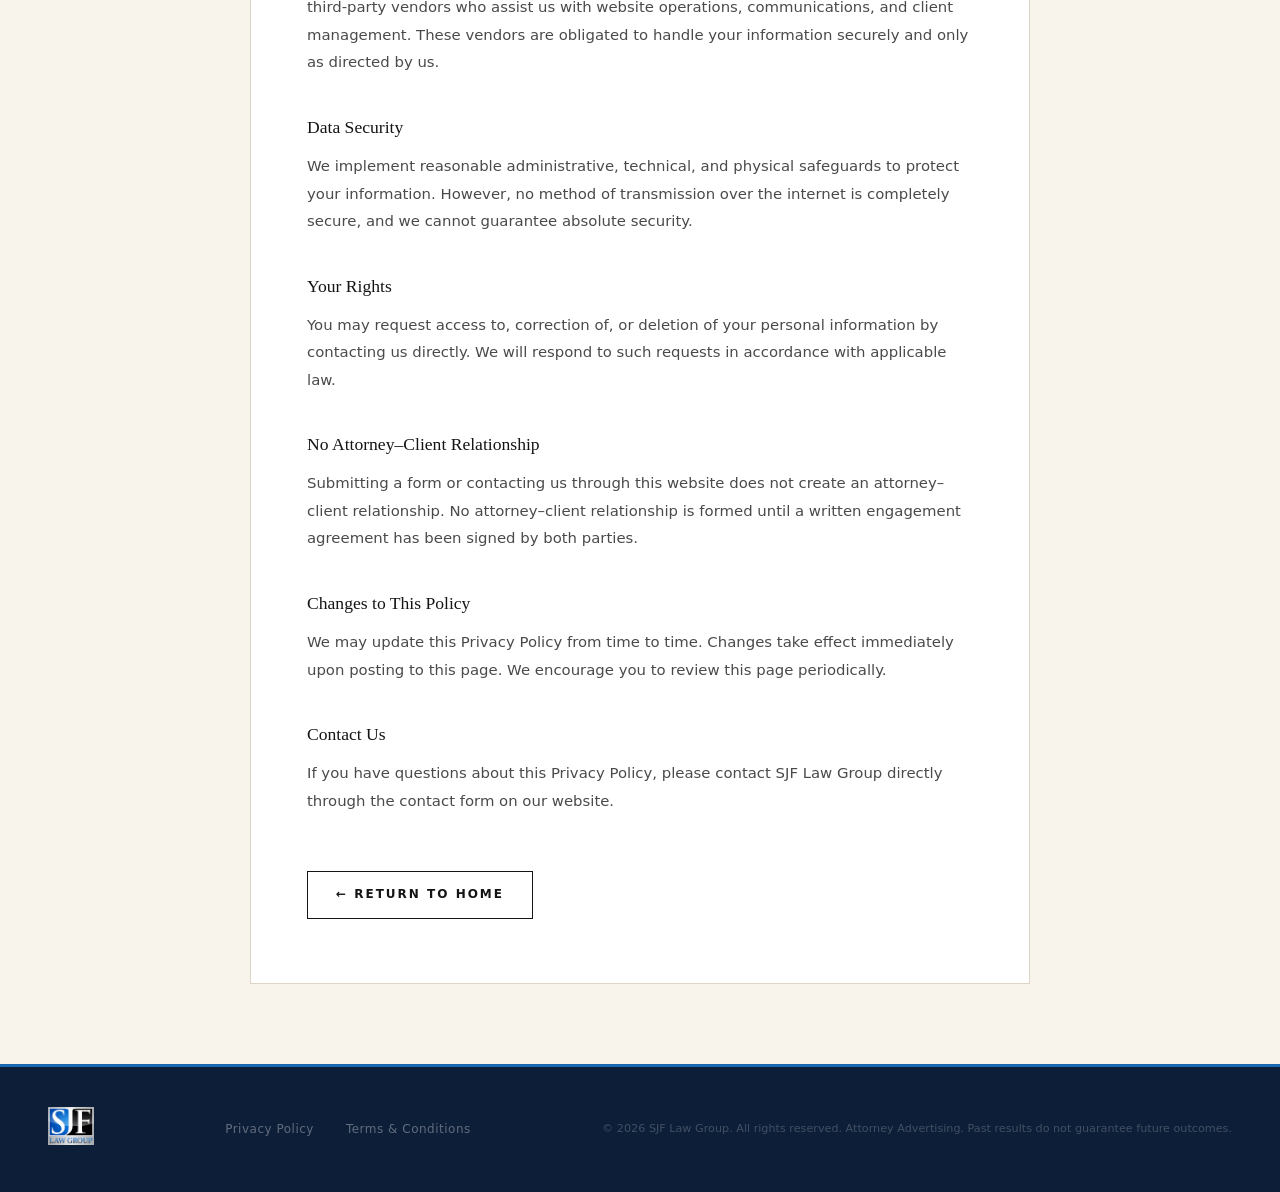
==== commit 853a0ebd: "Rename footer link to Terms & Conditions across all pages Co-Authored-By: Claude Sonnet 4.6 <noreply" ====
--- a/privacy-policy.html
+++ b/privacy-policy.html
@@ -172,7 +172,7 @@
       </div>
       <nav class="footer__links">
         <a href="privacy-policy.html">Privacy Policy</a>
-        <a href="#">Terms of Use</a>
+        <a href="terms-of-use.html">Terms &amp; Conditions</a>
       </nav>
       <p class="footer__copy">&copy; 2026 SJF Law Group. All rights reserved. Attorney Advertising. Past results do not guarantee future outcomes.</p>
     </div>
--- a/assets/css/styles.css
+++ b/assets/css/styles.css
@@ -203,12 +203,13 @@
 }
 
 /* ===== PAIN SECTION ===== */
-.pain-section { background: var(--white); padding: 96px 0; }
+.pain-section { background: var(--white); padding: 48px 0 96px; }
 .pain-section__header {
-  margin-bottom: 56px;
+  margin-bottom: 0;
   padding-bottom: 48px;
   border-bottom: 1px solid var(--border);
-  padding-left: 108px;
+  padding-left: 88px;
+  padding-right: 48px;
 }
 .pain-section__intro {
   font-size: 0.97rem;
@@ -219,12 +220,12 @@
 .pain-item {
   display: grid;
   grid-template-columns: 72px 1fr;
-  gap: 36px;
+  gap: 16px;
   align-items: start;
-  padding: 40px 0;
+  padding: 32px 48px 32px 0;
   border-bottom: 1px solid var(--border);
 }
-.pain-item:first-child { border-top: 1px solid var(--border); }
+.pain-item:first-child { border-top: none; }
 .pain-item__number {
   font-family: var(--font-serif);
   font-size: 2.8rem;
@@ -236,7 +237,7 @@
 }
 .pain-item__title {
   font-family: var(--font-serif);
-  font-size: 1.25rem;
+  font-size: 1.38rem;
   color: var(--navy);
   margin-bottom: 10px;
   font-weight: normal;
@@ -260,7 +261,7 @@
 .benefits-left { position: sticky; top: 96px; }
 .benefits-left .section-headline {
   font-family: var(--font-serif);
-  font-size: clamp(1.7rem, 2.5vw, 2.4rem);
+  font-size: clamp(2.1rem, 3.5vw, 3.1rem);
   font-weight: normal;
   line-height: 1.2;
   color: var(--navy);
@@ -317,7 +318,7 @@
 .tiers-header .eyebrow::before { background: var(--blue-light); }
 .tiers-header .section-headline {
   font-family: var(--font-serif);
-  font-size: clamp(1.7rem, 2.5vw, 2.4rem);
+  font-size: clamp(2.1rem, 3.5vw, 3.1rem);
   color: var(--white);
   font-weight: normal;
   line-height: 1.2;
@@ -391,7 +392,7 @@
 /* ===== TESTIMONIALS ===== */
 .proof-section { background: var(--white); padding: 96px 0; border-top: 1px solid var(--border); }
 .proof-header { margin-bottom: 56px; padding-bottom: 48px; border-bottom: 1px solid var(--border); }
-.proof-header .section-headline { font-family: var(--font-serif); font-size: clamp(1.7rem, 2.5vw, 2.4rem); font-weight: normal; line-height: 1.2; color: var(--navy); }
+.proof-header .section-headline { font-family: var(--font-serif); font-size: clamp(2.1rem, 3.5vw, 3.1rem); font-weight: normal; line-height: 1.2; color: var(--navy); }
 .proof-grid { display: grid; grid-template-columns: repeat(3, 1fr); gap: 1px; background: var(--border); }
 .testimonial-card { background: var(--white); padding: 44px 40px; }
 .testimonial-card__open-quote { font-family: var(--font-serif); font-size: 3.5rem; color: var(--blue); line-height: 0.8; margin-bottom: 20px; display: block; opacity: 0.4; }
@@ -417,7 +418,7 @@
 .cta-content { padding-top: 4px; }
 .cta-headline {
   font-family: var(--font-serif);
-  font-size: clamp(1.9rem, 2.8vw, 2.7rem);
+  font-size: clamp(2.1rem, 3.5vw, 3.1rem);
   color: var(--navy);
   font-weight: normal;
   line-height: 1.18;
@@ -567,7 +568,7 @@
 }
 .who-headline {
   font-family: 'Georgia', serif;
-  font-size: clamp(2.2rem, 4vw, 3.2rem);
+  font-size: clamp(2.1rem, 3.5vw, 3.1rem);
   font-weight: normal;
   color: var(--navy);
   line-height: 1.15;
@@ -627,7 +628,7 @@
 }
 .faq-headline {
   font-family: 'Georgia', serif;
-  font-size: clamp(2.2rem, 4vw, 3.2rem);
+  font-size: clamp(2.1rem, 3.5vw, 3.1rem);
   font-weight: normal;
   color: var(--navy);
   line-height: 1.15;
@@ -701,7 +702,7 @@
 .mini-cta__inner { max-width: 680px; margin: 0 auto; text-align: center; }
 .mini-cta__headline {
   font-family: var(--font-serif);
-  font-size: clamp(1.5rem, 2.5vw, 2.1rem);
+  font-size: clamp(2.1rem, 3.5vw, 3.1rem);
   color: var(--white);
   font-weight: normal;
   line-height: 1.25;
@@ -733,7 +734,8 @@
   .hero { grid-template-columns: 1fr; min-height: auto; }
   .hero__left { padding: 56px 32px; border-right: none; border-bottom: 1px solid var(--border); }
   .hero__right { padding: 40px 32px 56px; }
-  .pain-section__header { grid-template-columns: 1fr; gap: 20px; }
+  .pain-section { padding: 40px 0 72px; }
+  .pain-section__header { text-align: left; padding-left: 0; padding-right: 0; margin-bottom: 0; }
   .benefits-inner { grid-template-columns: 1fr; gap: 48px; }
   .benefits-left { position: static; }
   .tiers-header { grid-template-columns: 1fr; gap: 20px; }
@@ -755,5 +757,29 @@
   .form-row { grid-template-columns: 1fr; }
   .pain-item { grid-template-columns: 48px 1fr; gap: 20px; }
   .pain-item__number { font-size: 2rem; }
-  .stat-item { padding: 24px 20px; }
-}
+  .stats-bar__inner { grid-template-columns: 1fr; }
+
+  /* Explicit phone padding — ~10% above pre-minimum values */
+  .container { padding: 0 32px; }
+  .site-header { padding: 0 32px; }
+  .footer { padding: 36px 32px; }
+  .hero__left { padding: 48px 36px; }
+  .hero__right { padding: 32px 36px 48px; }
+  .stat-item { padding: 40px 24px; }
+
+  /* Hero headline — bigger on phone */
+  .hero__headline { font-size: 2.8rem; line-height: 1.1; }
+
+  /* Pain header — add left indent back on phone */
+  .pain-section__header { padding-left: 20px; }
+
+  /* Benefits — more left/right padding */
+  .benefits-inner { padding: 0 16px; }
+
+  /* Who This Is For — reduce top padding, more left padding */
+  .who-section { padding: 48px 0 72px; }
+  .who-section .container { padding-left: 44px; }
+
+  /* Tiers (dark blue section) — more left/right padding */
+  .tiers-section .container { padding: 0 44px; }
+}
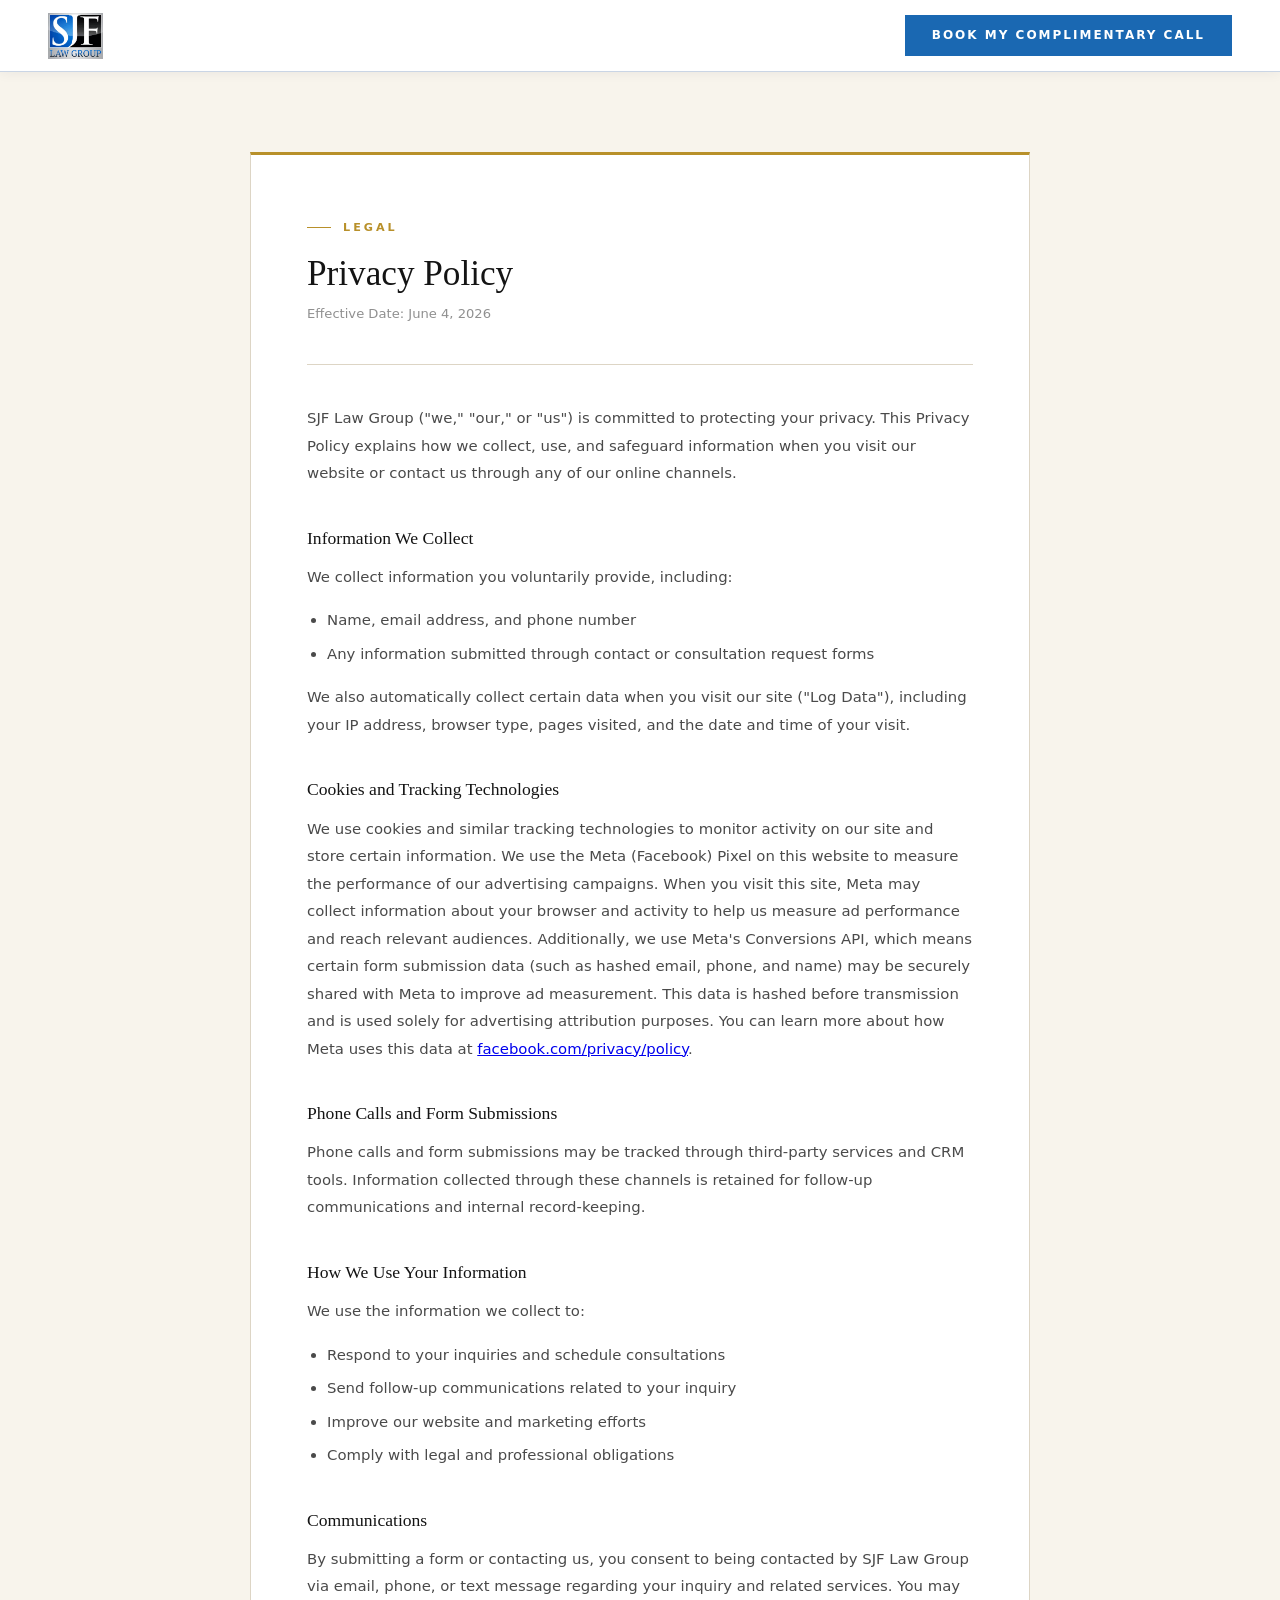
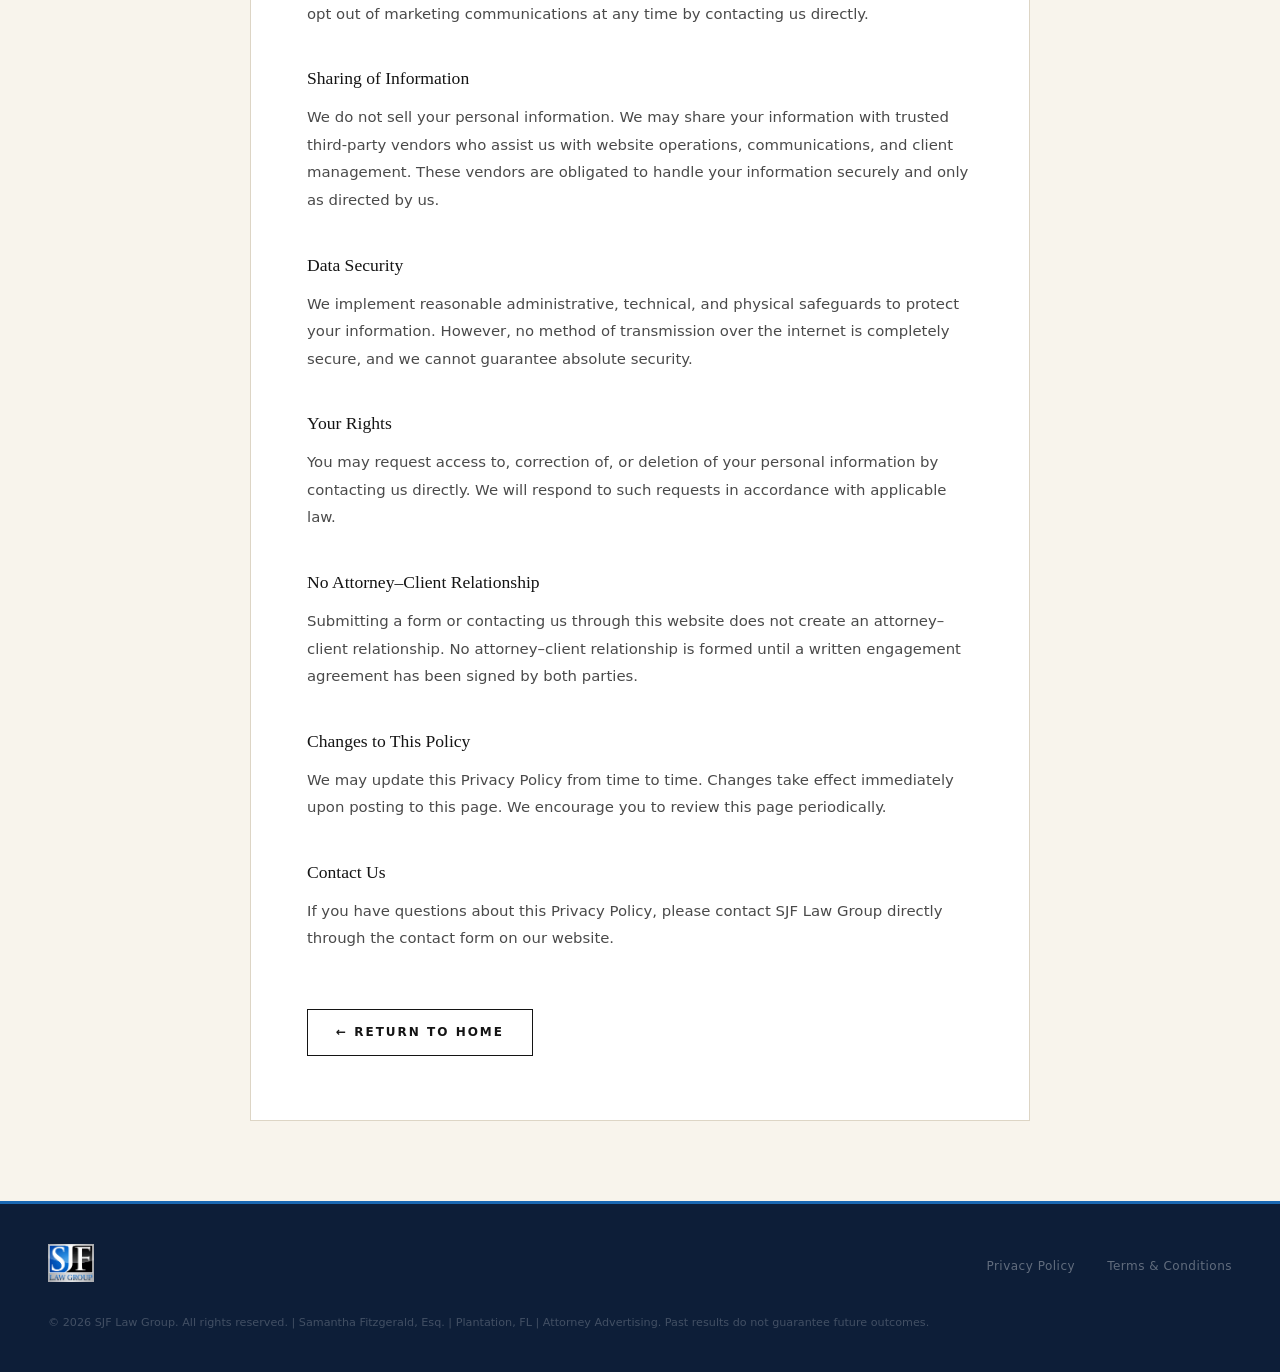
==== commit 4235cc0d: "Compliance updates: attorney name/location in footers, Meta pixel disclosure, updated effective date" ====
--- a/privacy-policy.html
+++ b/privacy-policy.html
@@ -3,7 +3,24 @@
 <head>
   <meta charset="UTF-8" />
   <meta name="viewport" content="width=device-width, initial-scale=1.0" />
+  <meta name="facebook-domain-verification" content="k0a0chwaouj1eabkown8rxc9m63eyc" />
   <title>Privacy Policy | SJF Law Group</title>
+  <!-- Meta Pixel Code -->
+  <script>
+  !function(f,b,e,v,n,t,s)
+  {if(f.fbq)return;n=f.fbq=function(){n.callMethod?
+  n.callMethod.apply(n,arguments):n.queue.push(arguments)};
+  if(!f._fbq)f._fbq=n;n.push=n;n.loaded=!0;n.version='2.0';
+  n.queue=[];t=b.createElement(e);t.async=!0;
+  t.src=v;s=b.getElementsByTagName(e)[0];
+  s.parentNode.insertBefore(t,s)}(window, document,'script',
+  'https://connect.facebook.net/en_US/fbevents.js');
+  fbq('init', '765142088381799');
+  fbq('track', 'PageView');
+  </script>
+  <noscript><img height="1" width="1" style="display:none"
+  src="https://www.facebook.com/tr?id=765142088381799&ev=PageView&noscript=1"/></noscript>
+  <!-- End Meta Pixel Code -->
   <meta name="robots" content="noindex, nofollow" />
   <link rel="stylesheet" href="assets/css/styles.css" />
   <style>
@@ -102,14 +119,14 @@
     <div class="header-logo">
       <img src="assets/images/sjf-logo.jpg" alt="SJF Law Group" />
     </div>
-    <a href="index.html#book-consult" class="header-cta">Book My Consultation</a>
+    <a href="index.html#book-consult" class="header-cta">Book My Complimentary Call</a>
   </header>
 
   <main class="policy-main">
     <div class="policy-card">
       <div class="policy-eyebrow">Legal</div>
       <h1 class="policy-headline">Privacy Policy</h1>
-      <p class="policy-effective">Effective Date: January 1, 2024</p>
+      <p class="policy-effective">Effective Date: June 4, 2026</p>
 
       <div class="policy-body">
 
@@ -124,7 +141,7 @@
         <p>We also automatically collect certain data when you visit our site ("Log Data"), including your IP address, browser type, pages visited, and the date and time of your visit.</p>
 
         <h2>Cookies and Tracking Technologies</h2>
-        <p>We use cookies and similar tracking technologies to monitor activity on our site and store certain information. Third-party advertising platforms, such as Google, may use tracking technologies to measure performance and display relevant advertisements based on your activity.</p>
+        <p>We use cookies and similar tracking technologies to monitor activity on our site and store certain information. We use the Meta (Facebook) Pixel on this website to measure the performance of our advertising campaigns. When you visit this site, Meta may collect information about your browser and activity to help us measure ad performance and reach relevant audiences. Additionally, we use Meta's Conversions API, which means certain form submission data (such as hashed email, phone, and name) may be securely shared with Meta to improve ad measurement. This data is hashed before transmission and is used solely for advertising attribution purposes. You can learn more about how Meta uses this data at <a href="https://www.facebook.com/privacy/policy/" target="_blank" rel="noopener">facebook.com/privacy/policy</a>.</p>
 
         <h2>Phone Calls and Form Submissions</h2>
         <p>Phone calls and form submissions may be tracked through third-party services and CRM tools. Information collected through these channels is retained for follow-up communications and internal record-keeping.</p>
@@ -174,7 +191,7 @@
         <a href="privacy-policy.html">Privacy Policy</a>
         <a href="terms-of-use.html">Terms &amp; Conditions</a>
       </nav>
-      <p class="footer__copy">&copy; 2026 SJF Law Group. All rights reserved. Attorney Advertising. Past results do not guarantee future outcomes.</p>
+      <p class="footer__copy">&copy; 2026 SJF Law Group. All rights reserved. | Samantha Fitzgerald, Esq. | Plantation, FL | Attorney Advertising. Past results do not guarantee future outcomes.</p>
     </div>
   </footer>
 
--- a/assets/css/styles.css
+++ b/assets/css/styles.css
@@ -523,6 +523,49 @@
 }
 .form-group input:focus { outline: none; border-color: var(--blue-light); }
 .form-group input::placeholder { color: transparent; }
+.form-group select {
+  width: 100%;
+  padding: 11px 13px;
+  border: 1px solid var(--border);
+  background: var(--white);
+  font-size: 0.92rem;
+  font-family: var(--font-sans);
+  color: var(--navy);
+  border-radius: 0;
+  -webkit-appearance: none;
+  appearance: none;
+  background-image: url("data:image/svg+xml,%3Csvg xmlns='http://www.w3.org/2000/svg' width='12' height='8' viewBox='0 0 12 8'%3E%3Cpath d='M1 1l5 5 5-5' stroke='%23334155' stroke-width='1.5' fill='none' stroke-linecap='round'/%3E%3C/svg%3E");
+  background-repeat: no-repeat;
+  background-position: right 13px center;
+  cursor: pointer;
+  transition: border-color 0.2s;
+}
+.form-group select:focus { outline: none; border-color: var(--blue-light); }
+.form-group select.placeholder-selected { color: #94a3b8; }
+.form-consent {
+  display: flex;
+  align-items: flex-start;
+  gap: 10px;
+  margin-bottom: 14px;
+}
+.form-consent input[type="checkbox"] {
+  width: 16px;
+  height: 16px;
+  min-width: 16px;
+  margin-top: 2px;
+  cursor: pointer;
+  accent-color: var(--blue);
+}
+.form-consent label {
+  font-size: 0.72rem;
+  color: rgba(255,255,255,0.55);
+  line-height: 1.5;
+  text-transform: none;
+  letter-spacing: 0;
+  font-weight: 400;
+  cursor: pointer;
+}
+.form-consent label a { color: var(--blue-light); text-decoration: underline; }
 .btn-submit {
   width: 100%;
   padding: 15px;
